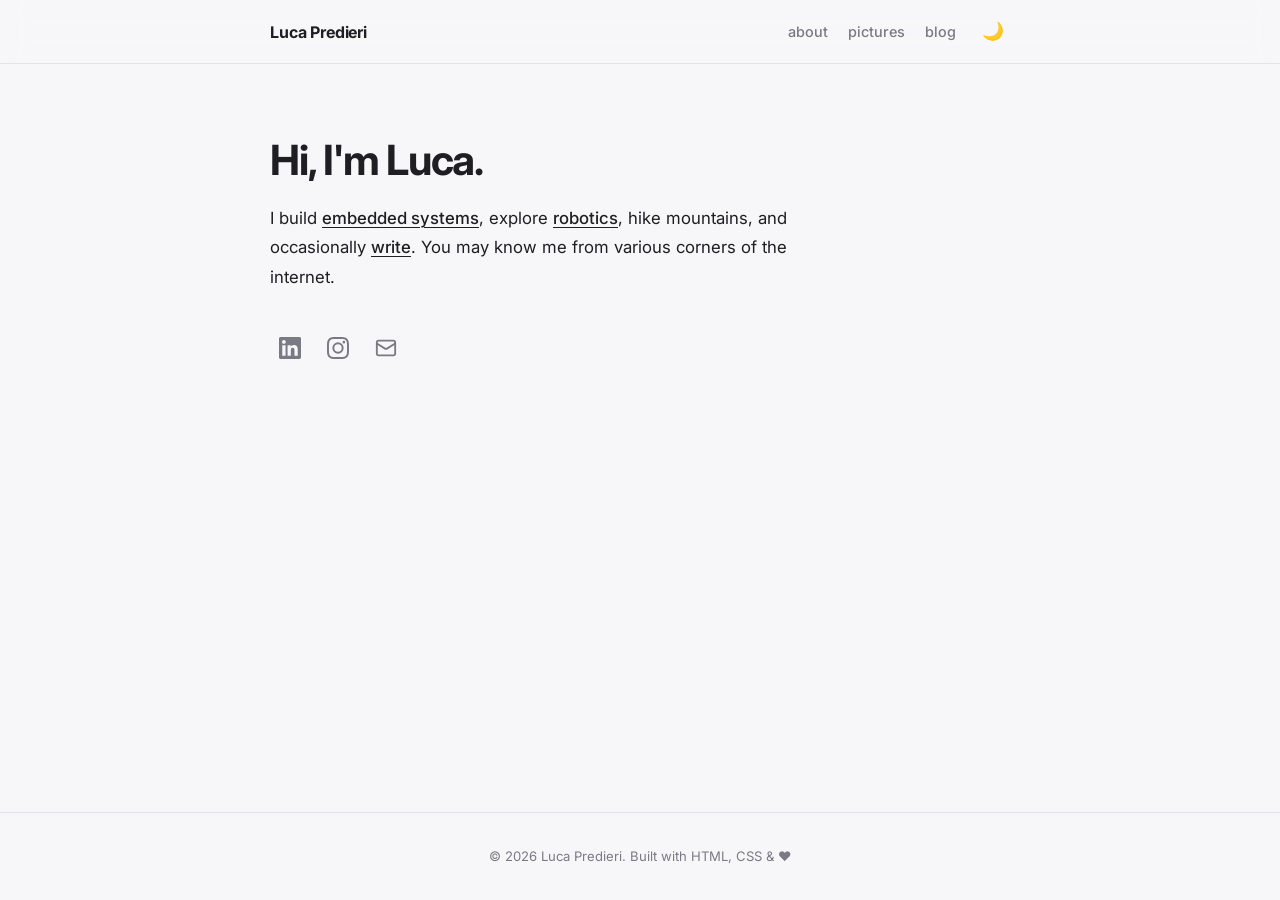
==== index.html @ e1652ffa "first commit" ====
<!DOCTYPE html>
<html lang="en" data-theme="light">

<head>
  <meta charset="UTF-8" />
  <meta name="viewport" content="width=device-width, initial-scale=1.0" />
  <title>Luca Predieri</title>
  <meta name="description"
    content="Luca Predieri — Embedded Software Engineer at Moog Inc., M.Sc. in Robotics Engineering." />
  <link rel="preconnect" href="https://fonts.googleapis.com" />
  <link rel="preconnect" href="https://fonts.gstatic.com" crossorigin />
  <link href="https://fonts.googleapis.com/css2?family=Inter:wght@400;500;600;700&display=swap" rel="stylesheet" />
  <link rel="stylesheet" href="style.css" />
  <link rel="icon" type="image/svg+xml" href="favicon.svg" />
</head>

<body>

  <!-- ===== HEADER ===== -->
  <header class="site-header">
    <div class="header-inner">
      <a href="index.html" class="site-brand">Luca Predieri</a>
      <div class="header-right">
        <nav class="site-nav">
          <a href="about.html" class="nav-link">about</a>
          <a href="pictures.html" class="nav-link">pictures</a>
          <a href="blog.html" class="nav-link">blog</a>
        </nav>
        <button class="theme-toggle" id="themeToggle" aria-label="Toggle dark mode" title="Toggle theme">
          <span class="theme-icon">🌙</span>
        </button>
      </div>
    </div>
  </header>

  <!-- ===== HERO ===== -->
  <main class="main-content">
    <section class="hero">
      <h1 class="hero-title">Hi, I'm Luca.</h1>
      <p class="hero-subtitle">
        I build <a href="about.html#experience">embedded systems</a>, explore <a
          href="about.html#education">robotics</a>,
        hike mountains, and occasionally <a href="blog.html">write</a>.
        You may know me from various corners of the internet.
      </p>

      <!-- Social Icons -->
      <div class="social-links" role="list">
        <a href="https://www.linkedin.com/in/lucapredieri/" class="social-link" rel="noopener" target="_blank"
          aria-label="LinkedIn" title="LinkedIn">
          <svg xmlns="http://www.w3.org/2000/svg" width="22" height="22" viewBox="0 0 24 24" fill="currentColor">
            <path
              d="M20.447 20.452h-3.554v-5.569c0-1.328-.027-3.037-1.852-3.037-1.853 0-2.136 1.445-2.136 2.939v5.667H9.351V9h3.414v1.561h.046c.477-.9 1.637-1.85 3.37-1.85 3.601 0 4.267 2.37 4.267 5.455v6.286zM5.337 7.433a2.062 2.062 0 01-2.063-2.065 2.064 2.064 0 112.063 2.065zm1.782 13.019H3.555V9h3.564v11.452zM22.225 0H1.771C.792 0 0 .774 0 1.729v20.542C0 23.227.792 24 1.771 24h20.451C23.2 24 24 23.227 24 22.271V1.729C24 .774 23.2 0 22.222 0h.003z" />
          </svg>
        </a>
        <a href="https://www.instagram.com/lucapreddi/" class="social-link" rel="noopener" target="_blank"
          aria-label="Instagram" title="Instagram">
          <svg xmlns="http://www.w3.org/2000/svg" width="22" height="22" viewBox="0 0 24 24" fill="currentColor">
            <path
              d="M12 2.163c3.204 0 3.584.012 4.85.07 3.252.148 4.771 1.691 4.919 4.919.058 1.265.069 1.645.069 4.849 0 3.205-.012 3.584-.069 4.849-.149 3.225-1.664 4.771-4.919 4.919-1.266.058-1.644.07-4.85.07-3.204 0-3.584-.012-4.849-.07-3.26-.149-4.771-1.699-4.919-4.92-.058-1.265-.07-1.644-.07-4.849 0-3.204.013-3.583.07-4.849.149-3.227 1.664-4.771 4.919-4.919 1.266-.057 1.645-.069 4.849-.069zm0-2.163c-3.259 0-3.667.014-4.947.072-4.358.2-6.78 2.618-6.98 6.98-.059 1.281-.073 1.689-.073 4.948 0 3.259.014 3.668.072 4.948.2 4.358 2.618 6.78 6.98 6.98 1.281.058 1.689.072 4.948.072 3.259 0 3.668-.014 4.948-.072 4.354-.2 6.782-2.618 6.979-6.98.059-1.28.073-1.689.073-4.948 0-3.259-.014-3.667-.072-4.947-.196-4.354-2.617-6.78-6.979-6.98-1.281-.059-1.69-.073-4.949-.073zm0 5.838a6.162 6.162 0 100 12.324 6.162 6.162 0 000-12.324zM12 16a4 4 0 110-8 4 4 0 010 8zm6.406-11.845a1.44 1.44 0 100 2.881 1.44 1.44 0 000-2.881z" />
          </svg>
        </a>
        <a href="mailto:luca.predieri2018@gmail.com" class="social-link" aria-label="Email" title="Email">
          <svg xmlns="http://www.w3.org/2000/svg" width="22" height="22" viewBox="0 0 24 24" fill="none"
            stroke="currentColor" stroke-width="2" stroke-linecap="round" stroke-linejoin="round">
            <rect width="20" height="16" x="2" y="4" rx="2" />
            <path d="m22 7-8.97 5.7a1.94 1.94 0 0 1-2.06 0L2 7" />
          </svg>
        </a>
      </div>
    </section>
  </main>

  <!-- ===== FOOTER ===== -->
  <footer class="site-footer">
    <p>© <span id="year"></span> Luca Predieri. Built with HTML, CSS &amp; ♥</p>
  </footer>

  <script src="main.js"></script>
</body>

</html>
---- style.css ----
/* ================================================================
   PERSONAL WEBSITE — style.css
   Inspired by pradyunsg.me — minimalist, clean, light/dark mode
   ================================================================ */

/* ───────────── CSS Custom Properties ───────────── */
:root {
  --bg: #f7f7f9;
  --bg-header: rgba(247, 247, 249, 0.88);
  --surface: #ffffff;
  --text: #1f1f23;
  --text-muted: #7a7a85;
  --text-link: #1f1f23;
  --border: #e2e2ea;
  --accent: #4a4aff;
  --card-bg: #ffffff;
  --card-border: #e2e2ea;
  --card-hover-shadow: 0 4px 24px rgba(0, 0, 0, 0.08);

  --font-body: 'Inter', -apple-system, BlinkMacSystemFont, 'Segoe UI', sans-serif;
  --radius: 8px;
  --max-width: 740px;
  --header-h: 64px;

  --transition-fast: 150ms ease;
  --transition-med: 250ms ease;
}

[data-theme="dark"] {
  --bg: #18181b;
  --bg-header: rgba(24, 24, 27, 0.90);
  --surface: #27272a;
  --text: #e4e4e7;
  --text-muted: #71717a;
  --text-link: #e4e4e7;
  --border: #3f3f46;
  --accent: #818cf8;
  --card-bg: #232326;
  --card-border: #3f3f46;
  --card-hover-shadow: 0 4px 24px rgba(0, 0, 0, 0.35);
}

/* ───────────── Reset & Base ───────────── */
*,
*::before,
*::after {
  box-sizing: border-box;
  margin: 0;
  padding: 0;
}

html {
  scroll-behavior: smooth;
  -webkit-font-smoothing: antialiased;
}

body {
  font-family: var(--font-body);
  font-size: 16px;
  line-height: 1.75;
  color: var(--text);
  background-color: var(--bg);
  min-height: 100vh;
  display: flex;
  flex-direction: column;
  transition: background-color var(--transition-med), color var(--transition-med);
}

a {
  color: var(--text-link);
  text-decoration: underline;
  text-underline-offset: 3px;
  text-decoration-thickness: 1px;
  transition: opacity var(--transition-fast);
}

a:hover {
  opacity: 0.7;
}

/* ───────────── Header ───────────── */
.site-header {
  position: sticky;
  top: 0;
  z-index: 100;
  height: var(--header-h);
  background-color: var(--bg-header);
  backdrop-filter: blur(12px);
  -webkit-backdrop-filter: blur(12px);
  border-bottom: 1px solid var(--border);
  transition: background-color var(--transition-med), border-color var(--transition-med);
}

.header-inner {
  max-width: calc(var(--max-width) + 80px);
  margin: 0 auto;
  padding: 0 40px;
  height: 100%;
  display: flex;
  align-items: center;
  justify-content: space-between;
}

.site-brand {
  font-weight: 700;
  font-size: 1rem;
  letter-spacing: -0.01em;
  text-decoration: none;
  color: var(--text);
  transition: opacity var(--transition-fast);
}

.site-brand:hover {
  opacity: 0.7;
}

.header-right {
  display: flex;
  align-items: center;
  gap: 20px;
}

.site-nav {
  display: flex;
  gap: 20px;
}

.nav-link {
  font-size: 0.9rem;
  font-weight: 500;
  color: var(--text-muted);
  text-decoration: none;
  transition: color var(--transition-fast);
  position: relative;
}

.nav-link:hover,
.nav-link.active {
  color: var(--text);
  opacity: 1;
}

.nav-link.active::after {
  content: '';
  position: absolute;
  bottom: -4px;
  left: 0;
  right: 0;
  height: 2px;
  background-color: var(--text);
  border-radius: 2px;
}

/* ───────────── Theme Toggle ───────────── */
.theme-toggle {
  background: none;
  border: none;
  cursor: pointer;
  padding: 6px;
  border-radius: 6px;
  color: var(--text-muted);
  display: flex;
  align-items: center;
  justify-content: center;
  transition: background-color var(--transition-fast), color var(--transition-fast);
  font-size: 1.1rem;
  line-height: 1;
}

.theme-toggle:hover {
  background-color: var(--border);
  color: var(--text);
}

/* ───────────── Main Content ───────────── */
.main-content {
  flex: 1;
  max-width: calc(var(--max-width) + 80px);
  margin: 0 auto;
  padding: 72px 40px 80px;
  width: 100%;
}

/* ───────────── Hero ───────────── */
.hero {
  max-width: var(--max-width);
}

.hero-title {
  font-size: clamp(2rem, 4vw, 2.6rem);
  font-weight: 700;
  letter-spacing: -0.03em;
  line-height: 1.2;
  color: var(--text);
  margin-bottom: 18px;
}

.name-highlight {
  color: var(--text);
}

.hero-subtitle {
  font-size: 1.05rem;
  color: var(--text);
  margin-bottom: 36px;
  max-width: 580px;
}

.hero-subtitle a {
  color: var(--text);
  font-weight: 500;
}

/* ───────────── Social Links ───────────── */
.social-links {
  display: flex;
  flex-wrap: wrap;
  gap: 8px;
  list-style: none;
}

.social-link {
  display: flex;
  align-items: center;
  justify-content: center;
  width: 40px;
  height: 40px;
  border-radius: var(--radius);
  color: var(--text-muted);
  text-decoration: none;
  transition: background-color var(--transition-fast), color var(--transition-fast);
}

.social-link:hover {
  background-color: var(--border);
  color: var(--text);
  opacity: 1;
}

/* ───────────── Page (About / Blog) ───────────── */
.page-content {
  max-width: var(--max-width);
}

.page-header {
  margin-bottom: 40px;
}

.page-header h1 {
  font-size: clamp(1.8rem, 3.5vw, 2.4rem);
  font-weight: 700;
  letter-spacing: -0.03em;
  margin-bottom: 6px;
}

.page-meta {
  font-size: 0.875rem;
  color: var(--text-muted);
}

/* ───────────── Prose ───────────── */
.prose p {
  margin-bottom: 18px;
  color: var(--text);
}

.prose p:last-child {
  margin-bottom: 0;
}

/* ───────────── Section Divider ───────────── */
.section-divider {
  border: none;
  border-top: 1px solid var(--border);
  margin: 48px 0;
}

/* ───────────── Section Headings ───────────── */
section h2 {
  font-size: 1.5rem;
  font-weight: 700;
  letter-spacing: -0.02em;
  margin-bottom: 10px;
}

section>p {
  color: var(--text-muted);
  margin-bottom: 28px;
  font-size: 0.95rem;
}

/* ───────────── Timeline ───────────── */
.timeline {
  display: flex;
  flex-direction: column;
  gap: 0;
}

.timeline-item {
  display: grid;
  grid-template-columns: 130px 1fr;
  gap: 16px;
  padding: 20px 0;
  border-bottom: 1px solid var(--border);
}

.timeline-item:last-child {
  border-bottom: none;
}

.timeline-date {
  font-size: 0.82rem;
  color: var(--text-muted);
  font-weight: 500;
  padding-top: 4px;
  white-space: nowrap;
  font-variant-numeric: tabular-nums;
}

.timeline-body {
  display: flex;
  flex-direction: column;
  gap: 2px;
}

.timeline-title {
  font-size: 0.95rem;
  font-weight: 600;
  color: var(--text);
  margin-bottom: 2px;
}

.timeline-role {
  font-size: 0.85rem;
  color: var(--text-muted);
  font-style: italic;
  margin-bottom: 6px;
}

.timeline-desc {
  font-size: 0.9rem;
  color: var(--text-muted);
  line-height: 1.6;
}

/* ───────────── Blog List ───────────── */
.blog-list {
  display: flex;
  flex-direction: column;
  gap: 0;
  margin-top: 16px;
}

.blog-card {
  display: block;
  text-decoration: none;
  padding: 28px 28px;
  margin: 0 -28px;
  border-radius: var(--radius);
  border-bottom: 1px solid var(--border);
  transition: background-color var(--transition-fast);
  color: inherit;
}

.blog-card:last-child {
  border-bottom: none;
}

.blog-card:hover {
  background-color: var(--card-bg);
  opacity: 1;
  box-shadow: var(--card-hover-shadow);
}

.blog-card-title {
  font-size: 1.05rem;
  font-weight: 600;
  color: var(--text);
  margin-bottom: 8px;
  letter-spacing: -0.01em;
  line-height: 1.4;
}

.blog-card-excerpt {
  font-size: 0.9rem;
  color: var(--text-muted);
  line-height: 1.6;
  margin-bottom: 12px;

  /* Clamp to 3 lines */
  display: -webkit-box;
  -webkit-line-clamp: 3;
  -webkit-box-orient: vertical;
  overflow: hidden;
}

.blog-card-meta {
  display: flex;
  align-items: center;
  gap: 6px;
  font-size: 0.82rem;
  color: var(--text-muted);
}

/* ───────────── Footer ───────────── */
.site-footer {
  text-align: center;
  padding: 32px 20px;
  font-size: 0.82rem;
  color: var(--text-muted);
  border-top: 1px solid var(--border);
  transition: border-color var(--transition-med);
}

/* ───────────── Responsive ───────────── */
@media (max-width: 640px) {
  .header-inner {
    padding: 0 20px;
  }

  .main-content {
    padding: 48px 20px 64px;
  }

  .timeline-item {
    grid-template-columns: 1fr;
    gap: 4px;
  }

  .blog-card {
    margin: 0 -16px;
    padding: 20px 16px;
  }

  .hero-title {
    font-size: 1.8rem;
  }
}

/* ───────────── Blog Empty State ───────────── */
.blog-empty {
  margin-top: 32px;
  padding: 48px 0;
  text-align: center;
  color: var(--text-muted);
  font-size: 0.95rem;
}

/* ───────────── Fade-in animation ───────────── */
@keyframes fadeUp {
  from {
    opacity: 0;
    transform: translateY(12px);
  }

  to {
    opacity: 1;
    transform: translateY(0);
  }
}

.hero,
.page-content {
  animation: fadeUp 0.4s ease both;
}
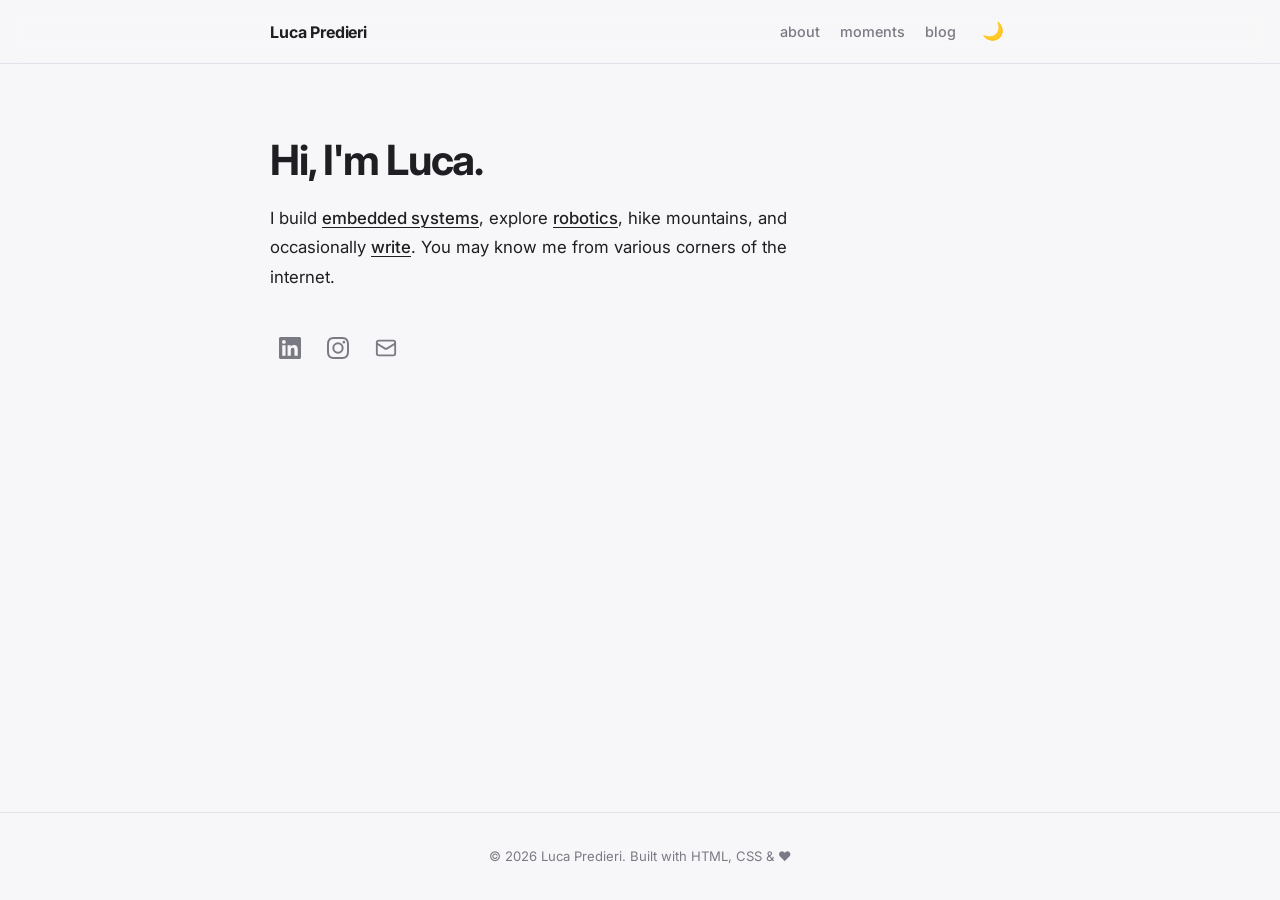
==== commit 0fca8751: "refactor: rename "pictures" navigation link to "moments" and update gallery image sources to use thu" ====
--- a/index.html
+++ b/index.html
@@ -23,7 +23,7 @@
       <div class="header-right">
         <nav class="site-nav">
           <a href="about.html" class="nav-link">about</a>
-          <a href="pictures.html" class="nav-link">pictures</a>
+          <a href="pictures.html" class="nav-link">moments</a>
           <a href="blog.html" class="nav-link">blog</a>
         </nav>
         <button class="theme-toggle" id="themeToggle" aria-label="Toggle dark mode" title="Toggle theme">
--- a/style.css
+++ b/style.css
@@ -357,13 +357,8 @@
   padding: 28px 28px;
   margin: 0 -28px;
   border-radius: var(--radius);
-  border-bottom: 1px solid var(--border);
   transition: background-color var(--transition-fast);
   color: inherit;
-}
-
-.blog-card:last-child {
-  border-bottom: none;
 }
 
 .blog-card:hover {
@@ -390,6 +385,7 @@
   /* Clamp to 3 lines */
   display: -webkit-box;
   -webkit-line-clamp: 3;
+  line-clamp: 3;
   -webkit-box-orient: vertical;
   overflow: hidden;
 }
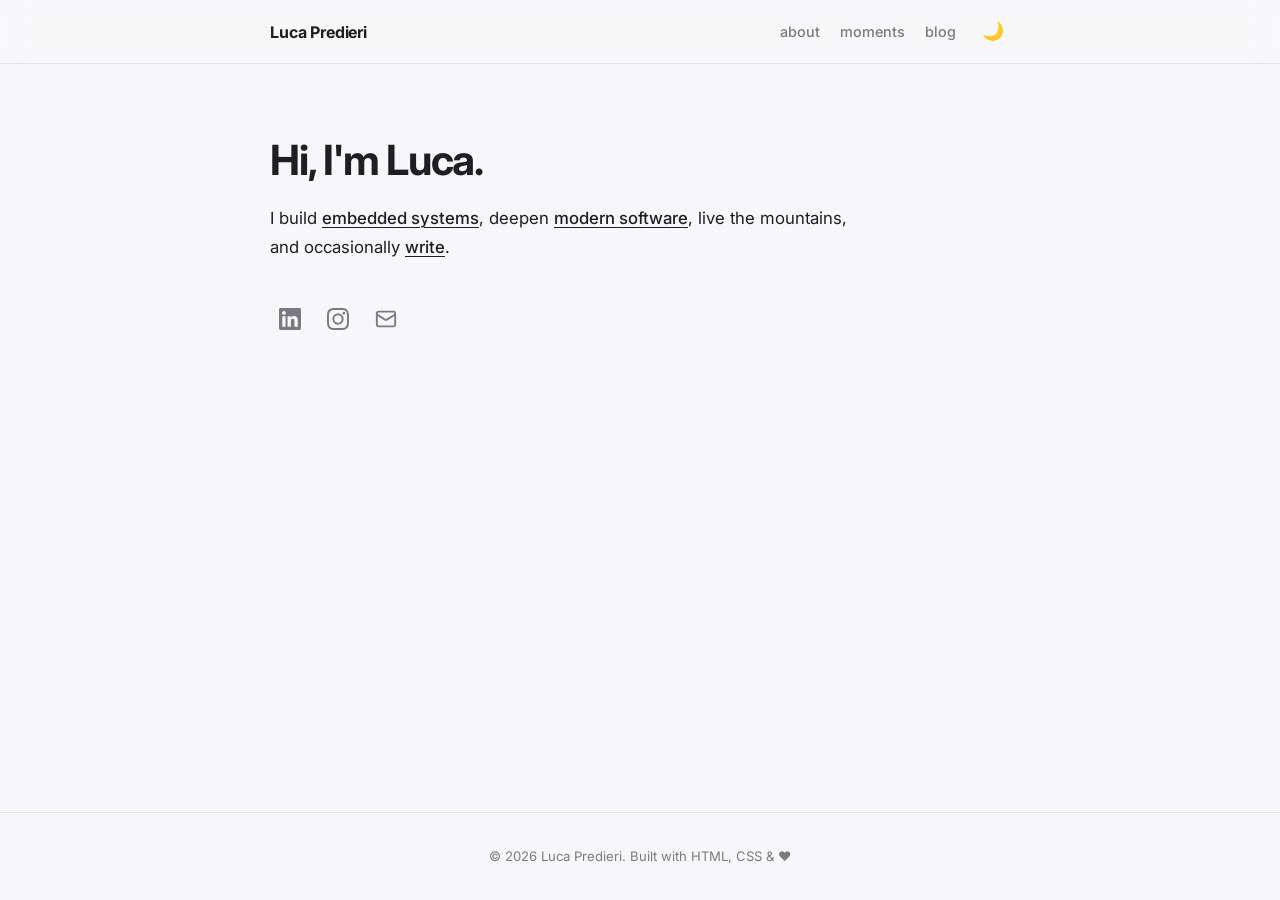
==== commit 2ccdd0ac: "feat: refine personal description in the hero subtitle." ====
--- a/index.html
+++ b/index.html
@@ -38,10 +38,9 @@
     <section class="hero">
       <h1 class="hero-title">Hi, I'm Luca.</h1>
       <p class="hero-subtitle">
-        I build <a href="about.html#experience">embedded systems</a>, explore <a
-          href="about.html#education">robotics</a>,
-        hike mountains, and occasionally <a href="blog.html">write</a>.
-        You may know me from various corners of the internet.
+        I build <a href="about.html#experience">embedded systems</a>, deepen <a href="about.html#education">modern
+          software</a>,
+        live the mountains, and occasionally <a href="blog.html">write</a>.
       </p>
 
       <!-- Social Icons -->
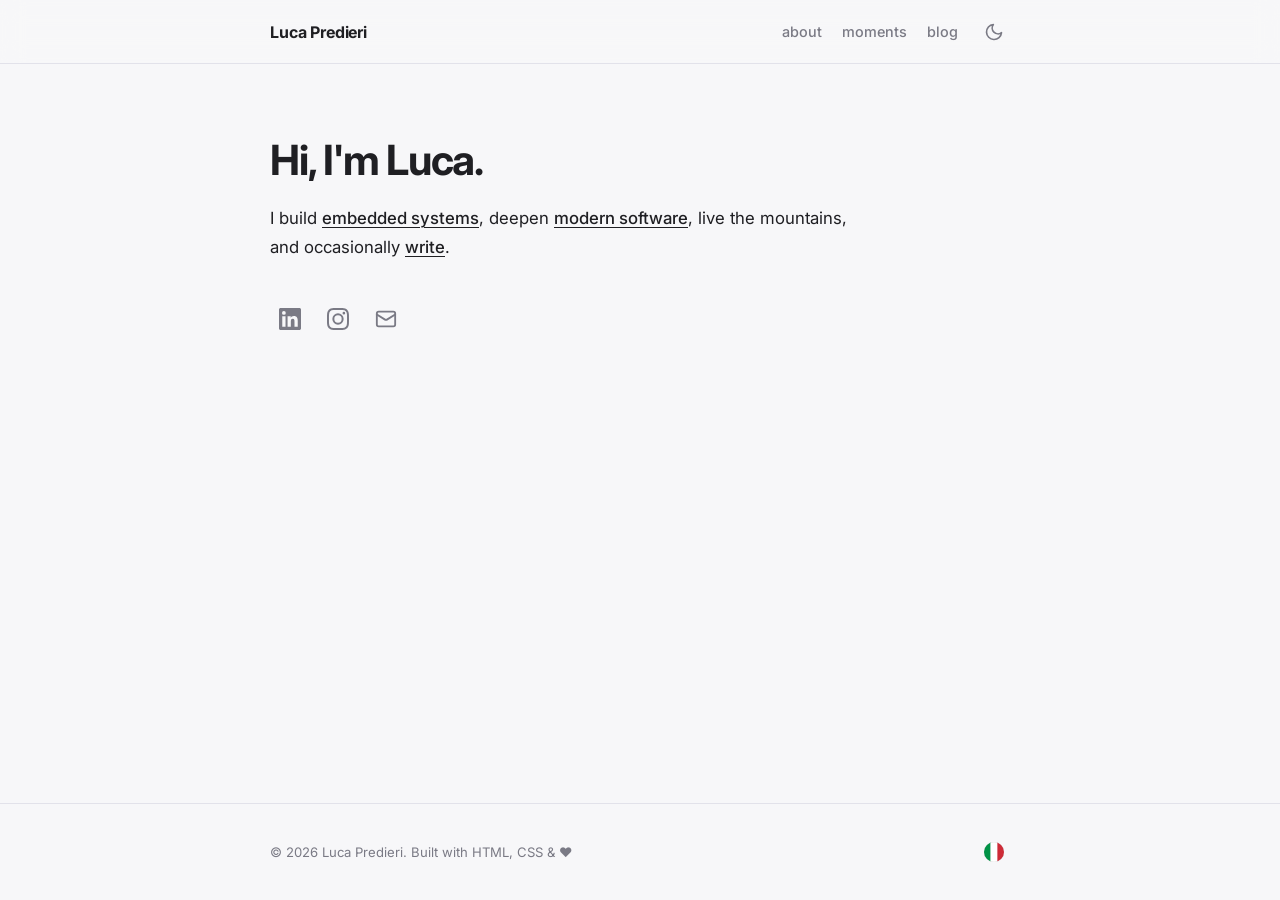
==== commit 38a172c2: "feat: Implement multi-language support for English and Italian across the site. Change some icons fo" ====
--- a/index.html
+++ b/index.html
@@ -22,8 +22,14 @@
       <a href="index.html" class="site-brand">Luca Predieri</a>
       <div class="header-right">
         <nav class="site-nav">
-          <a href="about.html" class="nav-link">about</a>
-          <a href="pictures.html" class="nav-link">moments</a>
+          <a href="about.html" class="nav-link">
+            <span class="lang-en">about</span>
+            <span class="lang-it">chi sono</span>
+          </a>
+          <a href="pictures.html" class="nav-link">
+            <span class="lang-en">moments</span>
+            <span class="lang-it">attimi</span>
+          </a>
           <a href="blog.html" class="nav-link">blog</a>
         </nav>
         <button class="theme-toggle" id="themeToggle" aria-label="Toggle dark mode" title="Toggle theme">
@@ -36,11 +42,21 @@
   <!-- ===== HERO ===== -->
   <main class="main-content">
     <section class="hero">
-      <h1 class="hero-title">Hi, I'm Luca.</h1>
+      <h1 class="hero-title">
+        <span class="lang-en">Hi, I'm Luca.</span>
+        <span class="lang-it">Ciao! Sono Luca.</span>
+      </h1>
       <p class="hero-subtitle">
-        I build <a href="about.html#experience">embedded systems</a>, deepen <a href="about.html#education">modern
-          software</a>,
-        live the mountains, and occasionally <a href="blog.html">write</a>.
+        <span class="lang-en">
+          I build <a href="about.html#experience">embedded systems</a>, deepen <a href="about.html#education">modern
+            software</a>,
+          live the mountains, and occasionally <a href="blog.html">write</a>.
+        </span>
+        <span class="lang-it">
+          Sviluppo <a href="about.html#experience">sistemi e software embedded</a>, mi diverto con il <a
+            href="about.html#education">software</a> a 360°,
+          respiro la montagna e ogni tanto <a href="blog.html">scrivo</a>.
+        </span>
       </p>
 
       <!-- Social Icons -->
@@ -72,7 +88,12 @@
 
   <!-- ===== FOOTER ===== -->
   <footer class="site-footer">
-    <p>© <span id="year"></span> Luca Predieri. Built with HTML, CSS &amp; ♥</p>
+    <div class="footer-inner">
+      <p>© <span id="year"></span> Luca Predieri. Built with HTML, CSS &amp; ♥</p>
+      <button class="lang-toggle" aria-label="Switch language" title="Switch language">
+        <span class="lang-icon"></span>
+      </button>
+    </div>
   </footer>
 
   <script src="main.js"></script>
--- a/style.css
+++ b/style.css
@@ -66,6 +66,15 @@
   transition: background-color var(--transition-med), color var(--transition-med);
 }
 
+/* ───────────── Language Visibility ───────────── */
+:root:not([lang="it"]) .lang-it {
+  display: none !important;
+}
+
+:root[lang="it"] .lang-en {
+  display: none !important;
+}
+
 a {
   color: var(--text-link);
   text-decoration: underline;
@@ -151,8 +160,9 @@
   border-radius: 2px;
 }
 
-/* ───────────── Theme Toggle ───────────── */
-.theme-toggle {
+/* ───────────── Icon Toggles ───────────── */
+.theme-toggle,
+.lang-toggle {
   background: none;
   border: none;
   cursor: pointer;
@@ -167,9 +177,23 @@
   line-height: 1;
 }
 
-.theme-toggle:hover {
+.theme-toggle:hover,
+.lang-toggle:hover {
   background-color: var(--border);
   color: var(--text);
+}
+
+.lang-icon svg,
+.theme-icon svg {
+  width: 20px;
+  height: 20px;
+  display: block;
+}
+
+.theme-icon {
+  display: flex;
+  align-items: center;
+  justify-content: center;
 }
 
 /* ───────────── Main Content ───────────── */
@@ -400,12 +424,31 @@
 
 /* ───────────── Footer ───────────── */
 .site-footer {
-  text-align: center;
   padding: 32px 20px;
   font-size: 0.82rem;
   color: var(--text-muted);
   border-top: 1px solid var(--border);
   transition: border-color var(--transition-med);
+  display: flex;
+  flex-direction: column;
+  align-items: center;
+  gap: 16px;
+}
+
+.footer-inner {
+  max-width: var(--max-width);
+  width: 100%;
+  margin: 0 auto;
+  display: flex;
+  justify-content: space-between;
+  align-items: center;
+}
+
+@media (max-width: 640px) {
+  .footer-inner {
+    flex-direction: column;
+    gap: 12px;
+  }
 }
 
 /* ───────────── Responsive ───────────── */
